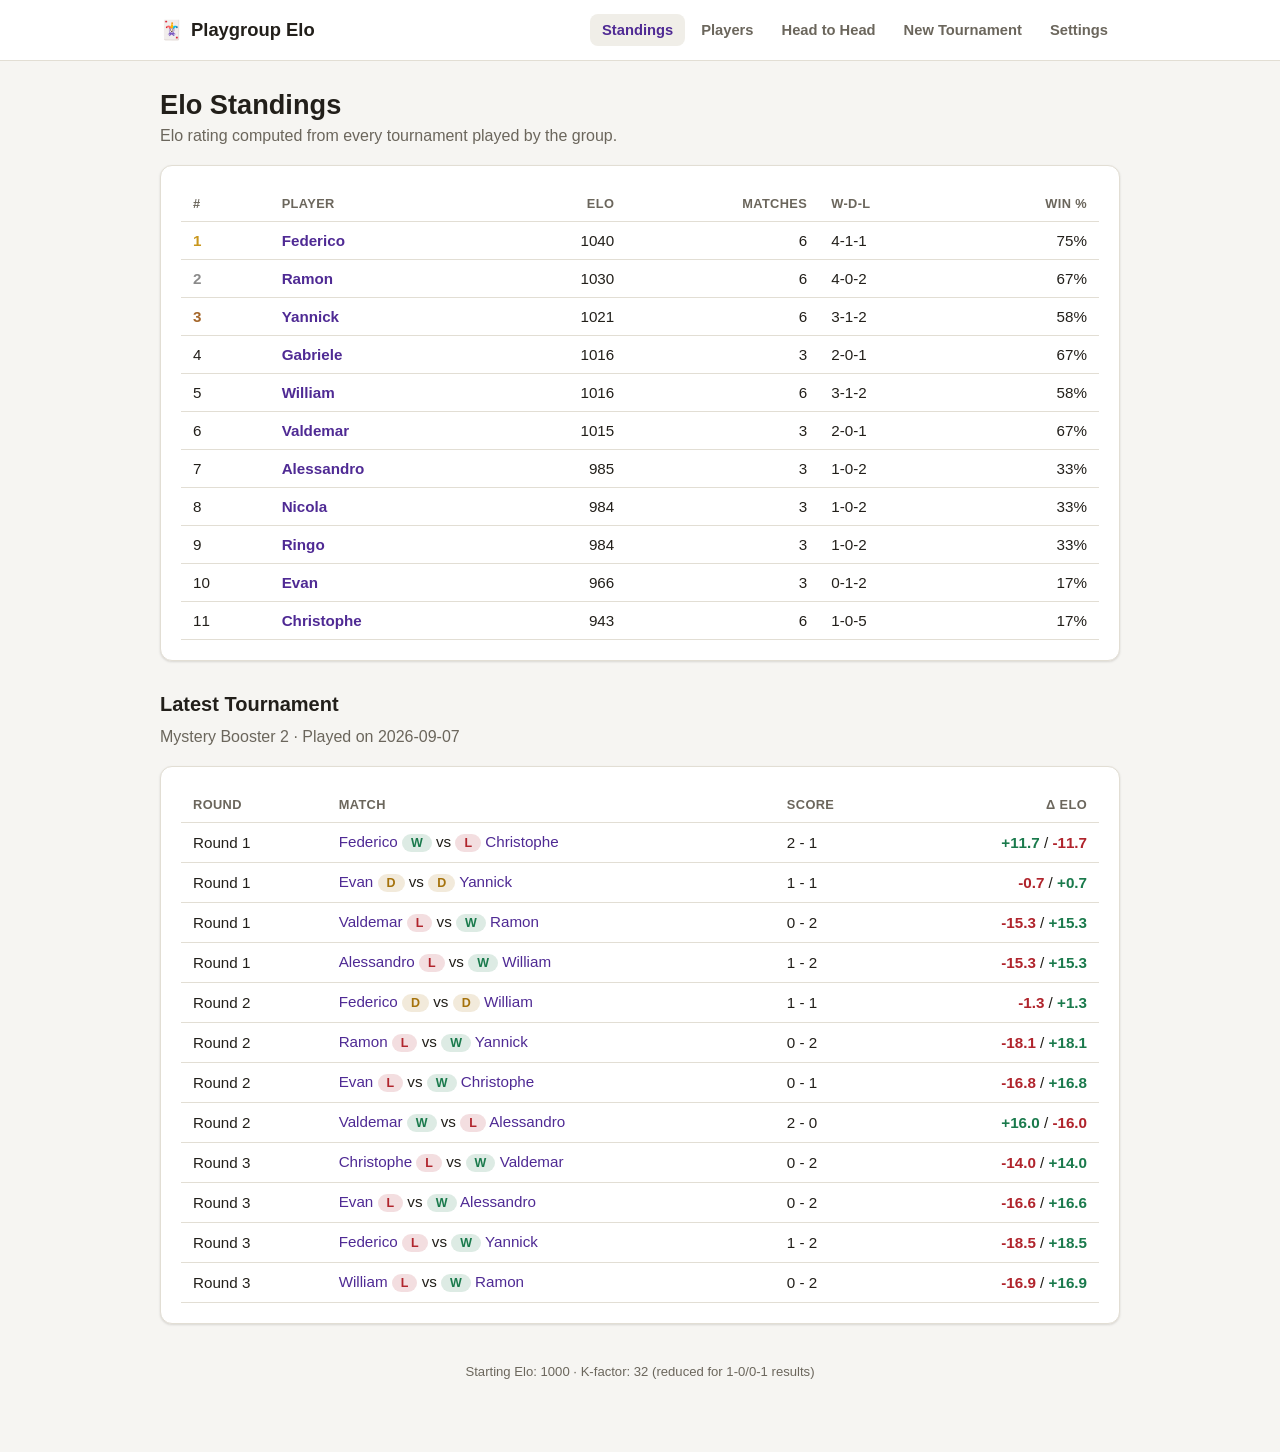
==== index.html @ 9f1c81bf "Radar chart: drop the extra 50%-reference rings, mute the zone boundaries Between the shaded inner d" ====
<!DOCTYPE html>
<html lang="en">
<head>
<meta charset="UTF-8">
<meta name="viewport" content="width=device-width, initial-scale=1.0">
<title>Standings – Playgroup Elo</title>
<link rel="icon" href="data:image/svg+xml,%3Csvg xmlns='http://www.w3.org/2000/svg' viewBox='0 0 100 100'%3E%3Ctext y='.9em' font-size='90'%3E%F0%9F%83%8F%EF%B8%8F%3C/text%3E%3C/svg%3E">
<link rel="stylesheet" href="assets/css/style.css?v=11">
</head>
<body>

<nav class="navbar">
  <div class="navbar-inner">
    <a class="brand" href="index.html">🃏 <span id="brand-name">Playgroup Elo</span></a>
    <div class="nav-links">
      <a href="index.html" class="active">Standings</a>
      <a href="players.html">Players</a>
      <a href="head-to-head.html">Head to Head</a>
      <a href="new-tournament.html">New Tournament</a>
      <a href="settings.html">Settings</a>
    </div>
  </div>
</nav>

<div class="container">
  <h1>Elo Standings</h1>
  <p class="subtitle">Elo rating computed from every tournament played by the group.</p>

  <div id="msg-area"></div>

  <div class="card">
    <div class="table-scroll">
      <table id="ranking-table">
        <thead>
          <tr>
            <th>#</th>
            <th>Player</th>
            <th class="num">Elo</th>
            <th class="num">Matches</th>
            <th>W-D-L</th>
            <th class="num">Win %</th>
          </tr>
        </thead>
        <tbody id="ranking-body">
          <tr><td colspan="6" class="empty-state">Loading…</td></tr>
        </tbody>
      </table>
    </div>
  </div>

  <h2 id="latest-tournament-title">Latest Tournament</h2>
  <p class="subtitle" id="latest-tournament-subtitle"></p>
  <div class="card">
    <div class="table-scroll">
      <table id="recent-table">
        <thead>
          <tr>
            <th>Round</th>
            <th>Match</th>
            <th>Score</th>
            <th class="num">Δ Elo</th>
          </tr>
        </thead>
        <tbody id="recent-body">
          <tr><td colspan="4" class="empty-state">Loading…</td></tr>
        </tbody>
      </table>
    </div>
  </div>

  <p class="footer-note">Starting Elo: <span id="cfg-base-elo"></span> · K-factor: <span id="cfg-base-k"></span> (reduced for 1-0/0-1 results)</p>
</div>

<script src="assets/js/config.js?v=11"></script>
<script src="assets/js/elo.js?v=11"></script>
<script src="assets/js/data.js?v=11"></script>
<script src="assets/js/github-api.js?v=11"></script>
<script src="assets/js/page-index.js?v=11"></script>
</body>
</html>
---- assets/css/style.css ----
:root {
  --bg: #f6f5f2;
  --surface: #ffffff;
  --surface-alt: #f0eee8;
  --border: #e2ded4;
  --text: #221f1a;
  --text-muted: #6b665c;
  --accent: #6d3fc0;
  --accent-dark: #4f2a94;
  --success: #1a7a4c;
  --danger: #b0242c;
  --warn: #a5720c;
  --radius: 12px;
  --shadow: 0 1px 3px rgba(30, 20, 10, 0.08), 0 1px 2px rgba(30, 20, 10, 0.06);
  font-size: 16px;
}

@media (prefers-color-scheme: dark) {
  :root {
    --bg: #171511;
    --surface: #211e19;
    --surface-alt: #2a2620;
    --border: #3a352c;
    --text: #f1ede4;
    --text-muted: #a89f8f;
    --accent: #b48cf0;
    --accent-dark: #d3b8ff;
    --success: #4fd08a;
    --danger: #ef6b72;
    --warn: #e0b04a;
    --shadow: 0 1px 3px rgba(0, 0, 0, 0.4);
  }
}

* { box-sizing: border-box; }

html, body {
  margin: 0;
  padding: 0;
  background: var(--bg);
  color: var(--text);
  font-family: -apple-system, BlinkMacSystemFont, "Segoe UI", Roboto, Helvetica, Arial, sans-serif;
}

a { color: var(--accent-dark); text-decoration: none; }
a:hover { text-decoration: underline; }

.container {
  max-width: 1000px;
  margin: 0 auto;
  padding: 0 20px 60px;
}

/* --- Navbar --- */
.navbar {
  background: var(--surface);
  border-bottom: 1px solid var(--border);
  position: sticky;
  top: 0;
  z-index: 10;
}
.navbar-inner {
  max-width: 1000px;
  margin: 0 auto;
  padding: 14px 20px;
  display: flex;
  align-items: center;
  gap: 24px;
  flex-wrap: wrap;
}
.brand {
  font-weight: 800;
  font-size: 1.15rem;
  color: var(--text);
  display: flex;
  align-items: center;
  gap: 8px;
}
.brand:hover { text-decoration: none; }
.nav-links {
  display: flex;
  gap: 4px;
  flex-wrap: wrap;
  margin-left: auto;
}
.nav-links a {
  color: var(--text-muted);
  font-weight: 600;
  font-size: 0.92rem;
  padding: 8px 12px;
  border-radius: 8px;
}
.nav-links a:hover { background: var(--surface-alt); text-decoration: none; }
.nav-links a.active { color: var(--accent-dark); background: var(--surface-alt); }

h1 { font-size: 1.7rem; margin: 28px 0 6px; }
h2 { font-size: 1.25rem; margin: 32px 0 12px; }
.subtitle { color: var(--text-muted); margin: 0 0 20px; }

.card {
  background: var(--surface);
  border: 1px solid var(--border);
  border-radius: var(--radius);
  box-shadow: var(--shadow);
  padding: 20px;
  margin-bottom: 20px;
}

.stat-grid {
  display: grid;
  grid-template-columns: repeat(auto-fit, minmax(130px, 1fr));
  gap: 12px;
  margin-bottom: 20px;
}
.stat-tile {
  background: var(--surface);
  border: 1px solid var(--border);
  border-radius: var(--radius);
  padding: 14px 16px;
}
.stat-tile .label { font-size: 0.78rem; color: var(--text-muted); text-transform: uppercase; letter-spacing: .04em; }
.stat-tile .value { font-size: 1.5rem; font-weight: 800; margin-top: 4px; }

table { width: 100%; border-collapse: collapse; font-size: 0.95rem; }
th, td { text-align: left; padding: 10px 12px; border-bottom: 1px solid var(--border); }
th { color: var(--text-muted); font-size: 0.8rem; text-transform: uppercase; letter-spacing: .03em; }
tbody tr:hover { background: var(--surface-alt); }
td.num, th.num { text-align: right; font-variant-numeric: tabular-nums; }

.table-scroll { overflow-x: auto; }

.rank-1 { color: #c9971d; font-weight: 800; }
.rank-2 { color: #8a8a8a; font-weight: 800; }
.rank-3 { color: #a5672b; font-weight: 800; }

.badge {
  display: inline-block;
  padding: 2px 9px;
  border-radius: 999px;
  font-size: 0.78rem;
  font-weight: 700;
}
.badge.win { background: rgba(26,122,76,.15); color: var(--success); }
.badge.loss { background: rgba(176,36,44,.15); color: var(--danger); }
.badge.draw { background: rgba(165,114,12,.15); color: var(--warn); }

.delta-pos { color: var(--success); font-weight: 700; }
.delta-neg { color: var(--danger); font-weight: 700; }

.pip-row { display: inline-flex; gap: 3px; vertical-align: middle; }
.pip.splash { opacity: 0.6; outline: 1px dashed var(--text-muted); outline-offset: 1px; border-radius: 50%; }
.pip {
  width: 18px; height: 18px;
  border-radius: 50%;
  display: inline-flex; align-items: center; justify-content: center;
  overflow: hidden;
}
.pip svg { width: 100%; height: 100%; }

.color-bar { display: flex; align-items: center; gap: 10px; margin: 6px 0; }
.color-bar .swatch { width: 22px; height: 22px; flex-shrink: 0; display: block; }
.color-bar .track { flex: 1; display: flex; background: var(--surface-alt); border-radius: 6px; height: 10px; overflow: hidden; }
/* A fill whose color happens to be close to the track's own background
   (black mana on the dark theme's track, for instance) would otherwise be
   nearly invisible -- this inset ring keeps every segment's edge visible
   no matter how it contrasts with the track behind it. */
.color-bar .fill { height: 100%; flex-shrink: 0; box-shadow: inset 0 0 0 1px rgba(128,128,128,0.55); }
.color-bar .count { min-width: 30px; text-align: right; color: var(--text-muted); font-size: .85rem; white-space: nowrap; }
.color-bar .bar-label { flex-shrink: 0; font-size: 0.85rem; font-weight: 600; width: 96px; }

.legend-row { display: flex; gap: 16px; flex-wrap: wrap; font-size: 0.8rem; color: var(--text-muted); margin-top: 10px; }
.legend-row .swatch-dot { display: inline-block; width: 10px; height: 10px; border-radius: 3px; margin-right: 5px; vertical-align: middle; }

/* --- Uniform deck color grid (main + splash) --- */
.color-grid { display: grid; grid-template-columns: repeat(5, minmax(0, 1fr)); gap: 8px; }
.color-cell {
  display: flex; flex-direction: column; align-items: center; justify-content: center;
  gap: 6px; padding: 10px 4px; margin: 0; border-radius: 10px; border: 1.5px solid var(--border);
  cursor: pointer; user-select: none; text-align: center;
}
.color-cell input { position: absolute; opacity: 0; pointer-events: none; }
.color-cell .dot { width: 26px; height: 26px; display: block; }
.color-cell .lbl { font-size: 0.72rem; font-weight: 700; line-height: 1.1; }
.color-cell.checked { border-color: var(--accent); background: rgba(109,63,192,0.08); }
.color-cell.disabled { opacity: 0.35; cursor: not-allowed; }
.color-group-label { font-size: 0.78rem; color: var(--text-muted); text-transform: uppercase; letter-spacing: .03em; margin: 14px 0 6px; font-weight: 700; }
.color-group-label:first-child { margin-top: 0; }
.splash-badge { display: inline-block; font-size: 0.7rem; padding: 1px 6px; border-radius: 999px; background: rgba(109,63,192,.15); color: var(--accent-dark); font-weight: 700; margin-left: 5px; }

/* --- Forms --- */
label { display: block; font-weight: 600; font-size: 0.9rem; margin: 16px 0 6px; }
label:first-child { margin-top: 0; }
input[type="text"], input[type="date"], input[type="password"], select, textarea {
  width: 100%;
  padding: 10px 12px;
  border: 1px solid var(--border);
  border-radius: 8px;
  background: var(--surface);
  color: var(--text);
  font-size: 0.95rem;
  font-family: inherit;
}
textarea { resize: vertical; min-height: 70px; }

.btn {
  display: inline-flex;
  align-items: center;
  gap: 6px;
  border: none;
  border-radius: 8px;
  padding: 10px 18px;
  font-weight: 700;
  font-size: 0.92rem;
  cursor: pointer;
  background: var(--accent);
  color: #fff;
}
.btn:hover { background: var(--accent-dark); }
.btn:disabled { opacity: .55; cursor: not-allowed; }
.btn.secondary { background: var(--surface-alt); color: var(--text); border: 1px solid var(--border); }
.btn.danger { background: var(--danger); }

.choice-group { display: flex; flex-wrap: wrap; gap: 8px; }
.choice-btn {
  padding: 9px 16px;
  border-radius: 999px;
  border: 1.5px solid var(--border);
  background: var(--surface);
  color: var(--text);
  font-weight: 700;
  cursor: pointer;
  font-size: 0.9rem;
}
.choice-btn.selected { border-color: var(--accent); background: var(--accent); color: #fff; }

.form-row { display: flex; gap: 16px; flex-wrap: wrap; }
.form-row > div { flex: 1; min-width: 200px; }

.msg { padding: 12px 14px; border-radius: 8px; margin: 14px 0; font-size: 0.9rem; }
.msg.error { background: rgba(176,36,44,.12); color: var(--danger); }
.msg.success { background: rgba(26,122,76,.12); color: var(--success); }
.msg.info { background: rgba(109,63,192,.1); color: var(--accent-dark); }

.empty-state { text-align: center; color: var(--text-muted); padding: 40px 20px; }

.footer-note { color: var(--text-muted); font-size: 0.82rem; margin-top: 40px; text-align: center; }

.player-link { font-weight: 700; }

code {
  background: var(--surface-alt);
  padding: 2px 6px;
  border-radius: 5px;
  font-size: 0.9em;
}

@media (max-width: 640px) {
  .table-scroll table { min-width: 560px; }
}

/* --- Elo chart (SVG puro) --- */
.elo-chart-svg { width: 100%; height: auto; display: block; }
.chart-grid { stroke: var(--border); stroke-width: 1; }
.chart-axis-label { fill: var(--text-muted); font-size: 10px; }
.chart-area { fill: rgba(109, 63, 192, 0.12); stroke: none; }
.chart-line { fill: none; stroke: var(--accent); stroke-width: 2.5; stroke-linejoin: round; stroke-linecap: round; }
.chart-dot { fill: var(--accent); }

/* --- Color radar ("spiderweb") chart --- */
.radar-chart-svg { width: 100%; max-width: 320px; height: auto; display: block; margin: 0 auto; overflow: visible; }
.radar-inner-disc { fill: rgba(109, 63, 192, 0.05); stroke: none; }
.radar-grid-ring { fill: none; stroke: var(--border); stroke-width: 1; }
.radar-boundary-ring { fill: none; stroke: var(--border); stroke-width: 1; stroke-dasharray: 3 3; }
.radar-axis { stroke: var(--border); stroke-width: 1; }
.radar-ruler-line { stroke: var(--border); stroke-width: 1; stroke-dasharray: 2 2; }
.radar-ruler-label { fill: var(--text-muted); font-size: 9px; }
.radar-shape-main-fill { fill: rgba(109, 63, 192, 0.18); stroke: none; }
.radar-shape-main-line { fill: none; stroke: var(--accent); stroke-width: 2; stroke-linejoin: round; }
.radar-shape-splash-fill { fill: rgba(109, 63, 192, 0.08); stroke: none; }
.radar-shape-splash-line { fill: none; stroke: var(--accent-dark); stroke-width: 1.5; stroke-dasharray: 4 3; stroke-linejoin: round; opacity: 0.85; }
.radar-label { fill: var(--text); font-size: 11px; font-weight: 700; }

/* --- Combobox (autocompletamento giocatore) --- */
.combobox { position: relative; }
.combobox-list {
  position: absolute;
  top: calc(100% + 4px);
  left: 0;
  right: 0;
  background: var(--surface);
  border: 1px solid var(--border);
  border-radius: 8px;
  box-shadow: var(--shadow);
  max-height: 220px;
  overflow-y: auto;
  z-index: 20;
}
.combobox-item { padding: 9px 12px; cursor: pointer; font-size: 0.9rem; }
.combobox-item:hover, .combobox-item:active { background: var(--surface-alt); }
.combobox-item-new { color: var(--accent-dark); font-weight: 700; border-top: 1px solid var(--border); }
.combobox-empty { color: var(--text-muted); cursor: default; }
.combobox-hint { font-size: 0.78rem; margin-top: 4px; min-height: 1.1em; }
.hint-existing { color: var(--success); }
.hint-new { color: var(--accent-dark); }

/* --- Multi-tag input (deck archetypes) --- */
.tag-chip-row { display: flex; flex-wrap: wrap; gap: 6px; margin-bottom: 8px; }
.tag-chip {
  display: inline-flex; align-items: center; gap: 4px;
  background: var(--surface-alt); border: 1px solid var(--border); border-radius: 999px;
  padding: 4px 4px 4px 12px; font-size: 0.85rem; font-weight: 700;
}
.tag-chip button {
  background: none; border: none; cursor: pointer; color: var(--text-muted);
  font-size: 0.85rem; line-height: 1; padding: 4px 7px; border-radius: 50%;
}
.tag-chip button:hover { color: var(--danger); background: var(--surface); }
.tag-combo-row { display: flex; gap: 8px; align-items: flex-start; }
.tag-combo-row .tag-combo-slot { flex: 1; }
.tag-add-btn { flex-shrink: 0; white-space: nowrap; }

/* --- Tournament builder --- */
.participant-card {
  padding: 16px 0;
  border-bottom: 1px solid var(--border);
}
.participant-card:last-child { border-bottom: none; }
.participant-card .participant-top { display: flex; gap: 10px; align-items: center; margin-bottom: 12px; }
.participant-card .combobox { flex: 1; }
.matchup-row {
  display: flex;
  gap: 12px;
  align-items: flex-start;
  flex-wrap: wrap;
  padding: 14px 0;
  border-bottom: 1px solid var(--border);
}
.matchup-row:last-child { border-bottom: none; }
.remove-col { flex: 0 0 auto; padding-top: 2px; }
.row-remove-btn {
  background: none; border: none; color: var(--text-muted);
  font-size: 1.1rem; cursor: pointer; padding: 4px 8px; border-radius: 6px;
}
.row-remove-btn:hover { background: var(--surface-alt); color: var(--danger); }

.round-card { margin-bottom: 20px; }
.round-card h3 { margin: 0 0 12px; font-size: 1.05rem; }
.matchup-row .vs-select { flex: 1; min-width: 150px; }
.matchup-row .vs-sep { align-self: center; color: var(--text-muted); font-weight: 700; padding-top: 8px; }
.matchup-row .outcome-col { flex: 1 1 100%; }

.step-nav { display: flex; gap: 10px; margin-top: 20px; }
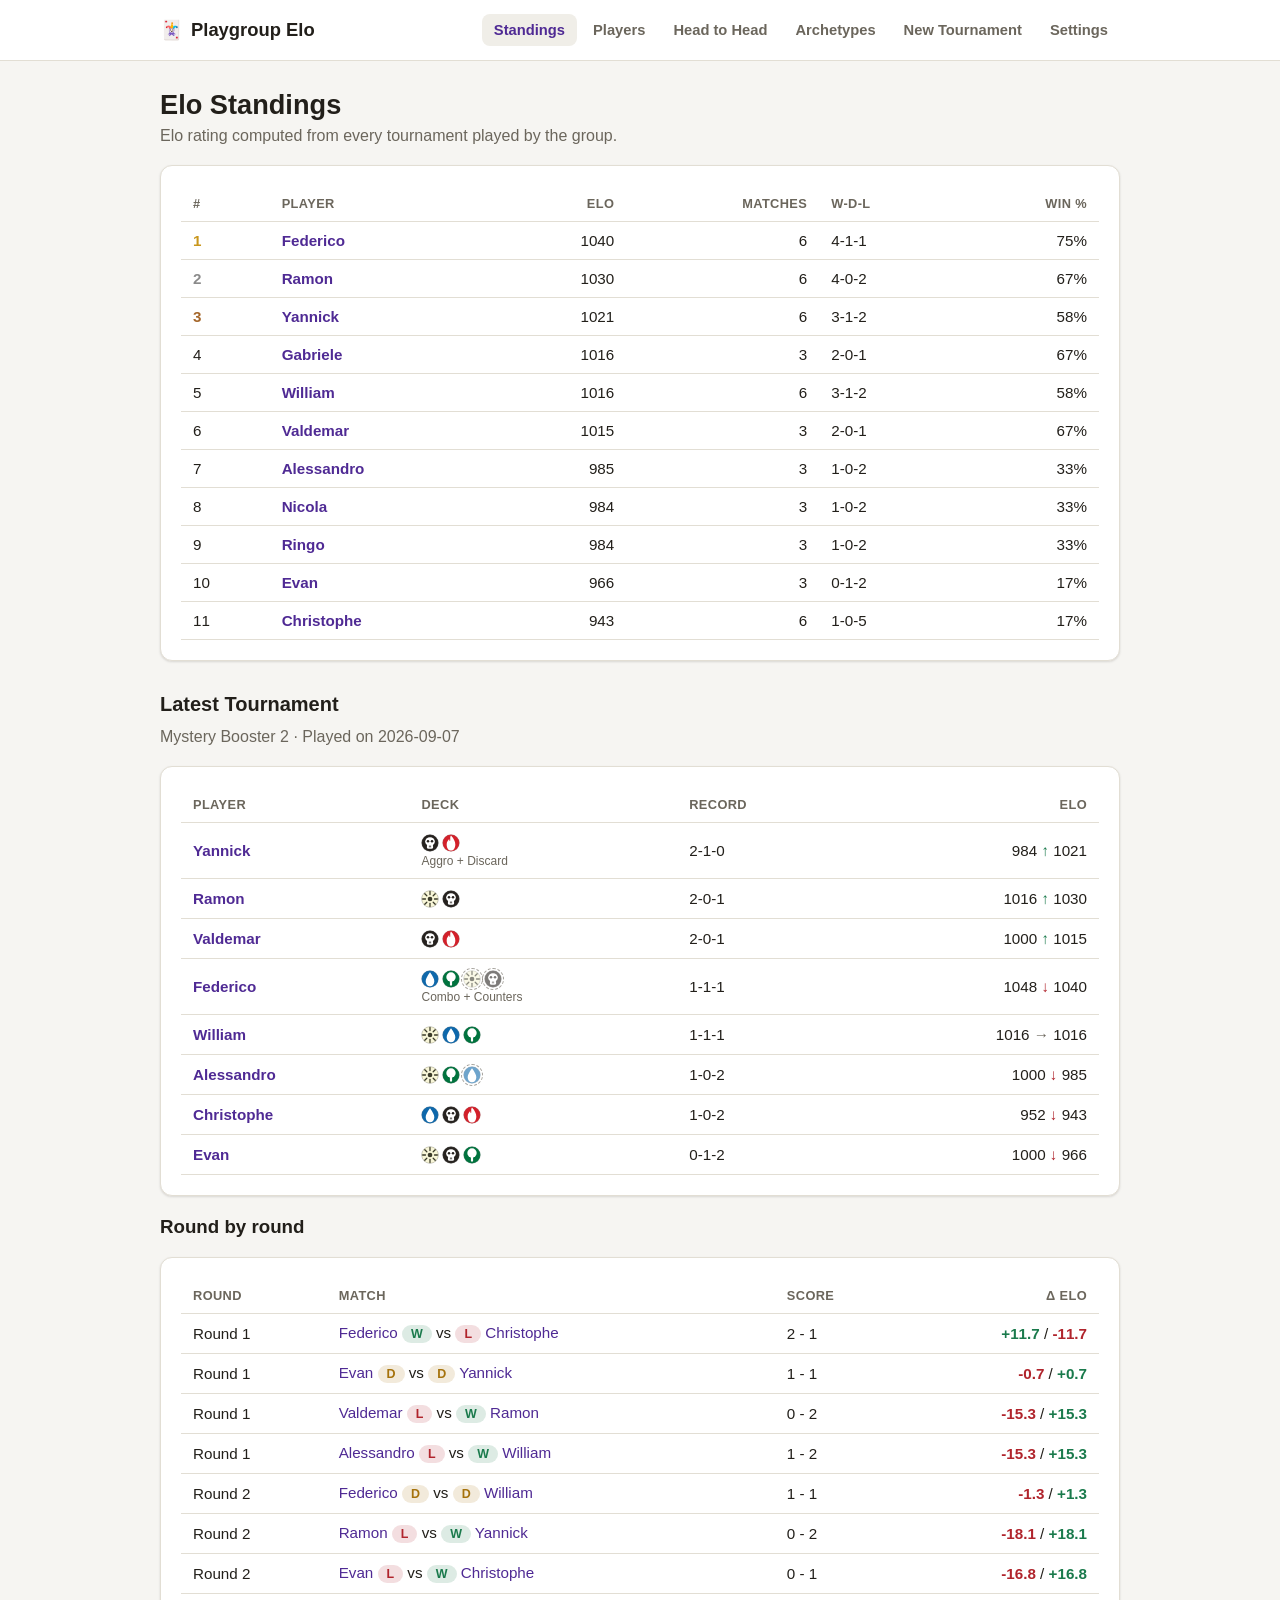
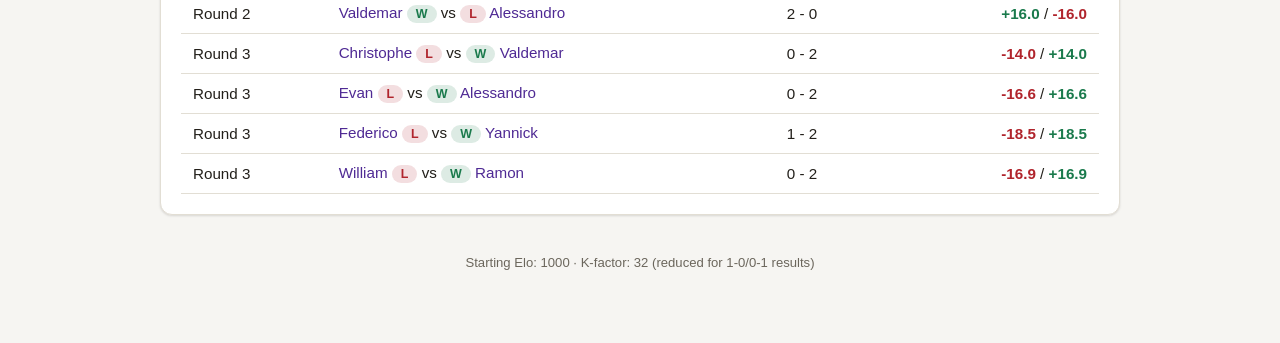
==== commit 6e35cae6: "Add features inspired by CubeStats: tournament summaries, global archetypes page - Homepage 'Latest " ====
--- a/index.html
+++ b/index.html
@@ -5,7 +5,7 @@
 <meta name="viewport" content="width=device-width, initial-scale=1.0">
 <title>Standings – Playgroup Elo</title>
 <link rel="icon" href="data:image/svg+xml,%3Csvg xmlns='http://www.w3.org/2000/svg' viewBox='0 0 100 100'%3E%3Ctext y='.9em' font-size='90'%3E%F0%9F%83%8F%EF%B8%8F%3C/text%3E%3C/svg%3E">
-<link rel="stylesheet" href="assets/css/style.css?v=11">
+<link rel="stylesheet" href="assets/css/style.css?v=16">
 </head>
 <body>
 
@@ -16,6 +16,7 @@
       <a href="index.html" class="active">Standings</a>
       <a href="players.html">Players</a>
       <a href="head-to-head.html">Head to Head</a>
+      <a href="archetypes.html">Archetypes</a>
       <a href="new-tournament.html">New Tournament</a>
       <a href="settings.html">Settings</a>
     </div>
@@ -52,6 +53,23 @@
   <p class="subtitle" id="latest-tournament-subtitle"></p>
   <div class="card">
     <div class="table-scroll">
+      <table id="tournament-summary-table">
+        <thead>
+          <tr>
+            <th>Player</th>
+            <th>Deck</th>
+            <th>Record</th>
+            <th class="num">Elo</th>
+          </tr>
+        </thead>
+        <tbody id="tournament-summary-body"></tbody>
+      </table>
+    </div>
+  </div>
+
+  <h3>Round by round</h3>
+  <div class="card">
+    <div class="table-scroll">
       <table id="recent-table">
         <thead>
           <tr>
@@ -71,10 +89,11 @@
   <p class="footer-note">Starting Elo: <span id="cfg-base-elo"></span> · K-factor: <span id="cfg-base-k"></span> (reduced for 1-0/0-1 results)</p>
 </div>
 
-<script src="assets/js/config.js?v=11"></script>
-<script src="assets/js/elo.js?v=11"></script>
-<script src="assets/js/data.js?v=11"></script>
-<script src="assets/js/github-api.js?v=11"></script>
-<script src="assets/js/page-index.js?v=11"></script>
+<script src="assets/js/config.js?v=16"></script>
+<script src="assets/js/elo.js?v=16"></script>
+<script src="assets/js/data.js?v=16"></script>
+<script src="assets/js/github-api.js?v=16"></script>
+<script src="assets/js/ui-helpers.js?v=16"></script>
+<script src="assets/js/page-index.js?v=16"></script>
 </body>
 </html>
--- a/assets/css/style.css
+++ b/assets/css/style.css
@@ -262,23 +262,21 @@
 .elo-chart-svg { width: 100%; height: auto; display: block; }
 .chart-grid { stroke: var(--border); stroke-width: 1; }
 .chart-axis-label { fill: var(--text-muted); font-size: 10px; }
+.chart-date-label { font-size: 9px; }
 .chart-area { fill: rgba(109, 63, 192, 0.12); stroke: none; }
 .chart-line { fill: none; stroke: var(--accent); stroke-width: 2.5; stroke-linejoin: round; stroke-linecap: round; }
 .chart-dot { fill: var(--accent); }
 
-/* --- Color radar ("spiderweb") chart --- */
-.radar-chart-svg { width: 100%; max-width: 320px; height: auto; display: block; margin: 0 auto; overflow: visible; }
-.radar-inner-disc { fill: rgba(109, 63, 192, 0.05); stroke: none; }
-.radar-grid-ring { fill: none; stroke: var(--border); stroke-width: 1; }
-.radar-boundary-ring { fill: none; stroke: var(--border); stroke-width: 1; stroke-dasharray: 3 3; }
-.radar-axis { stroke: var(--border); stroke-width: 1; }
-.radar-ruler-line { stroke: var(--border); stroke-width: 1; stroke-dasharray: 2 2; }
-.radar-ruler-label { fill: var(--text-muted); font-size: 9px; }
-.radar-shape-main-fill { fill: rgba(109, 63, 192, 0.18); stroke: none; }
-.radar-shape-main-line { fill: none; stroke: var(--accent); stroke-width: 2; stroke-linejoin: round; }
-.radar-shape-splash-fill { fill: rgba(109, 63, 192, 0.08); stroke: none; }
-.radar-shape-splash-line { fill: none; stroke: var(--accent-dark); stroke-width: 1.5; stroke-dasharray: 4 3; stroke-linejoin: round; opacity: 0.85; }
-.radar-label { fill: var(--text); font-size: 11px; font-weight: 700; }
+/* --- Color donut charts --- */
+.donut-chart-svg { width: 100%; max-width: 280px; height: auto; display: block; margin: 0 auto; }
+.donut-label { font-size: 14px; font-weight: 800; }
+.donut-grid { display: grid; grid-template-columns: repeat(auto-fit, minmax(220px, 1fr)); gap: 16px; }
+.donut-caption { text-align: center; font-weight: 700; font-size: 0.85rem; color: var(--text-muted); margin: 0 0 8px; }
+
+/* --- Dual bar chart (occurrences + win rate) --- */
+.bar-chart-svg { display: block; }
+.bar-chart-bar { }
+.bar-chart-value { fill: var(--text); font-size: 10px; font-weight: 700; }
 
 /* --- Combobox (autocompletamento giocatore) --- */
 .combobox { position: relative; }
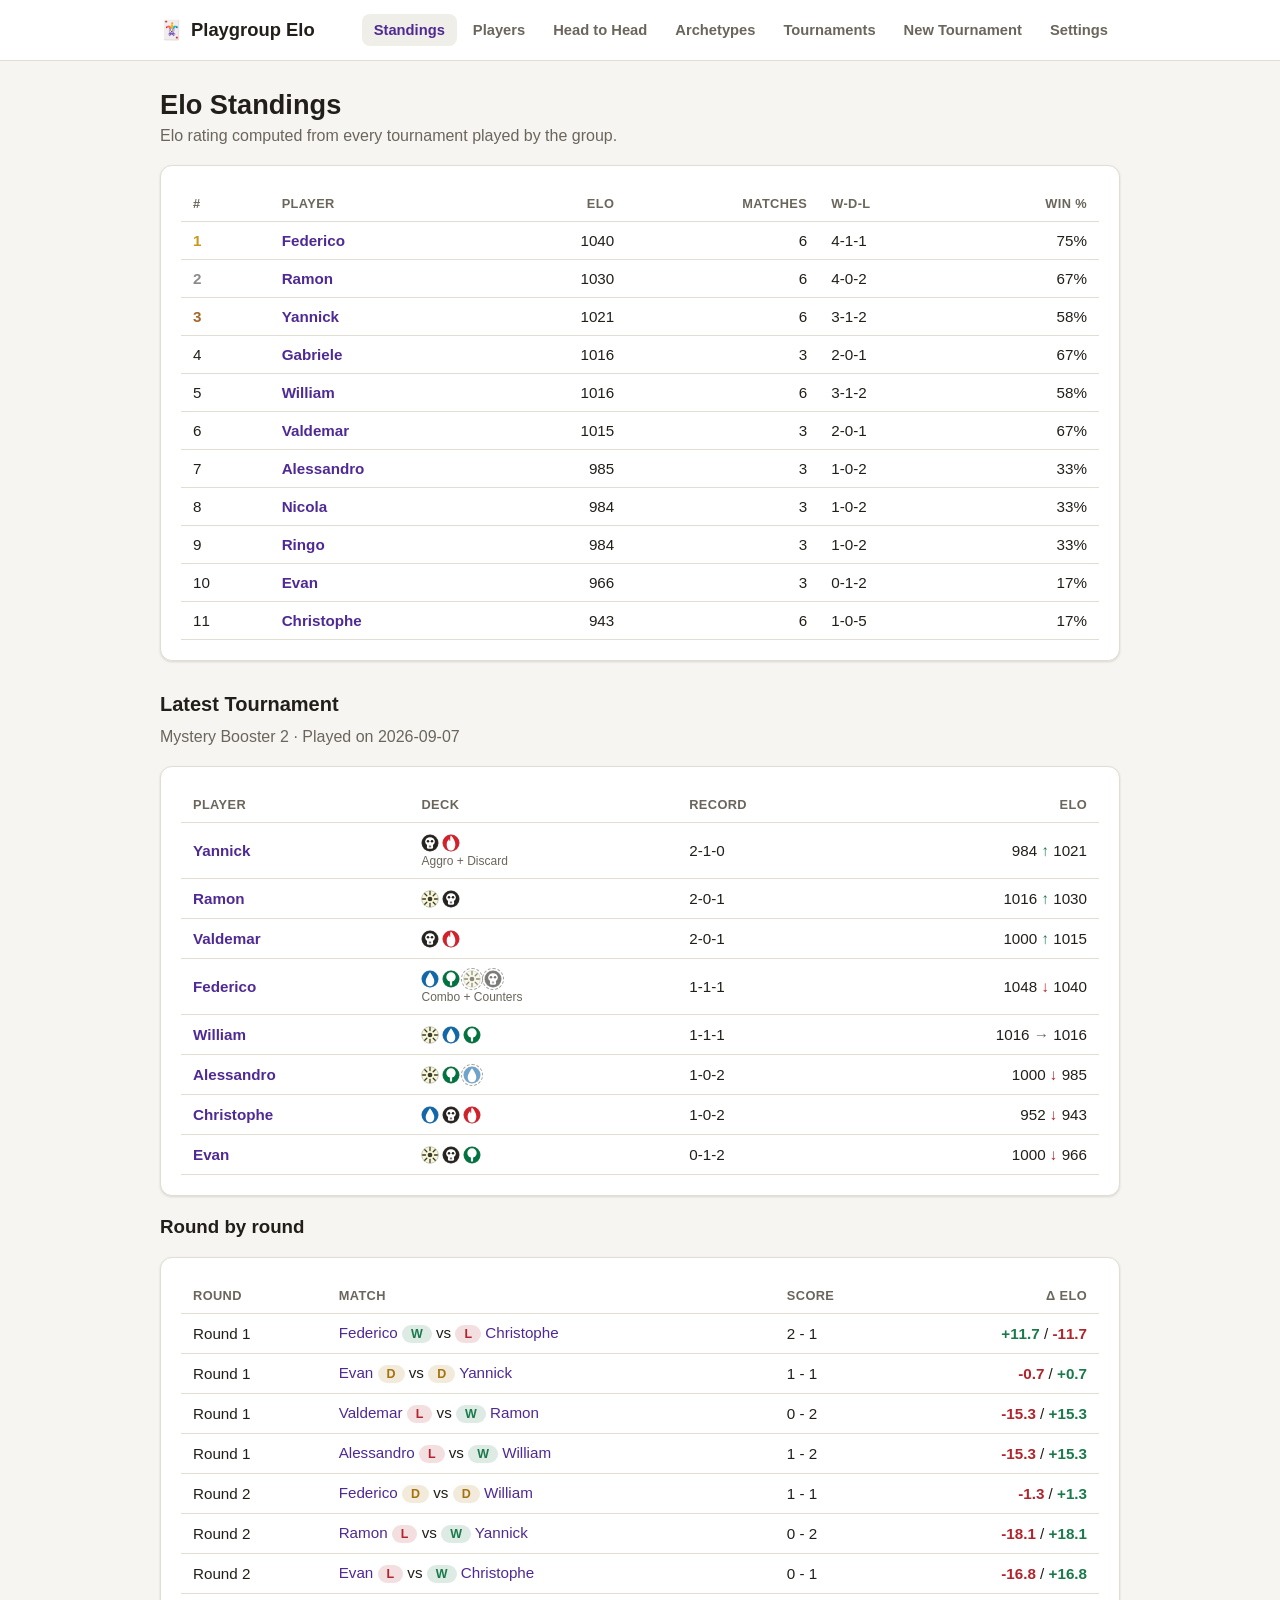
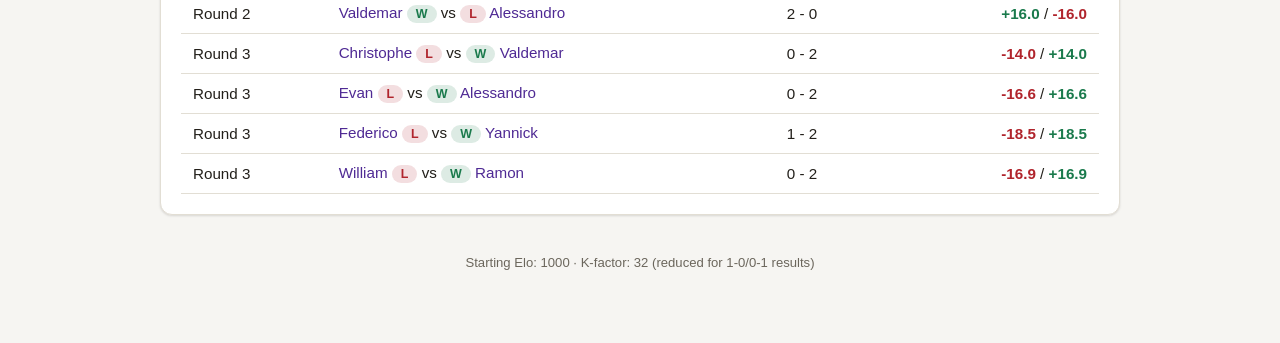
==== commit 1cb9a7a1: "Add Tournaments page: full list with final standings and round detail New tournaments.html shows eve" ====
--- a/index.html
+++ b/index.html
@@ -5,7 +5,7 @@
 <meta name="viewport" content="width=device-width, initial-scale=1.0">
 <title>Standings – Playgroup Elo</title>
 <link rel="icon" href="data:image/svg+xml,%3Csvg xmlns='http://www.w3.org/2000/svg' viewBox='0 0 100 100'%3E%3Ctext y='.9em' font-size='90'%3E%F0%9F%83%8F%EF%B8%8F%3C/text%3E%3C/svg%3E">
-<link rel="stylesheet" href="assets/css/style.css?v=16">
+<link rel="stylesheet" href="assets/css/style.css?v=17">
 </head>
 <body>
 
@@ -17,6 +17,7 @@
       <a href="players.html">Players</a>
       <a href="head-to-head.html">Head to Head</a>
       <a href="archetypes.html">Archetypes</a>
+      <a href="tournaments.html">Tournaments</a>
       <a href="new-tournament.html">New Tournament</a>
       <a href="settings.html">Settings</a>
     </div>
@@ -89,11 +90,11 @@
   <p class="footer-note">Starting Elo: <span id="cfg-base-elo"></span> · K-factor: <span id="cfg-base-k"></span> (reduced for 1-0/0-1 results)</p>
 </div>
 
-<script src="assets/js/config.js?v=16"></script>
-<script src="assets/js/elo.js?v=16"></script>
-<script src="assets/js/data.js?v=16"></script>
-<script src="assets/js/github-api.js?v=16"></script>
-<script src="assets/js/ui-helpers.js?v=16"></script>
-<script src="assets/js/page-index.js?v=16"></script>
+<script src="assets/js/config.js?v=17"></script>
+<script src="assets/js/elo.js?v=17"></script>
+<script src="assets/js/data.js?v=17"></script>
+<script src="assets/js/github-api.js?v=17"></script>
+<script src="assets/js/ui-helpers.js?v=17"></script>
+<script src="assets/js/page-index.js?v=17"></script>
 </body>
 </html>
--- a/assets/css/style.css
+++ b/assets/css/style.css
@@ -343,6 +343,24 @@
 
 .round-card { margin-bottom: 20px; }
 .round-card h3 { margin: 0 0 12px; font-size: 1.05rem; }
+
+/* --- Tournaments list --- */
+.tournament-card-header { margin-bottom: 14px; }
+.tournament-card-header h3 { margin: 0 0 4px; font-size: 1.1rem; }
+.tournament-card-header .subtitle { margin: 0; }
+details.round-detail { margin-top: 14px; }
+details.round-detail summary {
+  cursor: pointer;
+  font-weight: 700;
+  font-size: 0.88rem;
+  color: var(--accent-dark);
+  padding: 4px 0;
+  list-style: none;
+}
+details.round-detail summary::-webkit-details-marker { display: none; }
+details.round-detail summary::before { content: "▸ "; }
+details.round-detail[open] summary::before { content: "▾ "; }
+details.round-detail .table-scroll { margin-top: 10px; }
 .matchup-row .vs-select { flex: 1; min-width: 150px; }
 .matchup-row .vs-sep { align-self: center; color: var(--text-muted); font-weight: 700; padding-top: 8px; }
 .matchup-row .outcome-col { flex: 1 1 100%; }
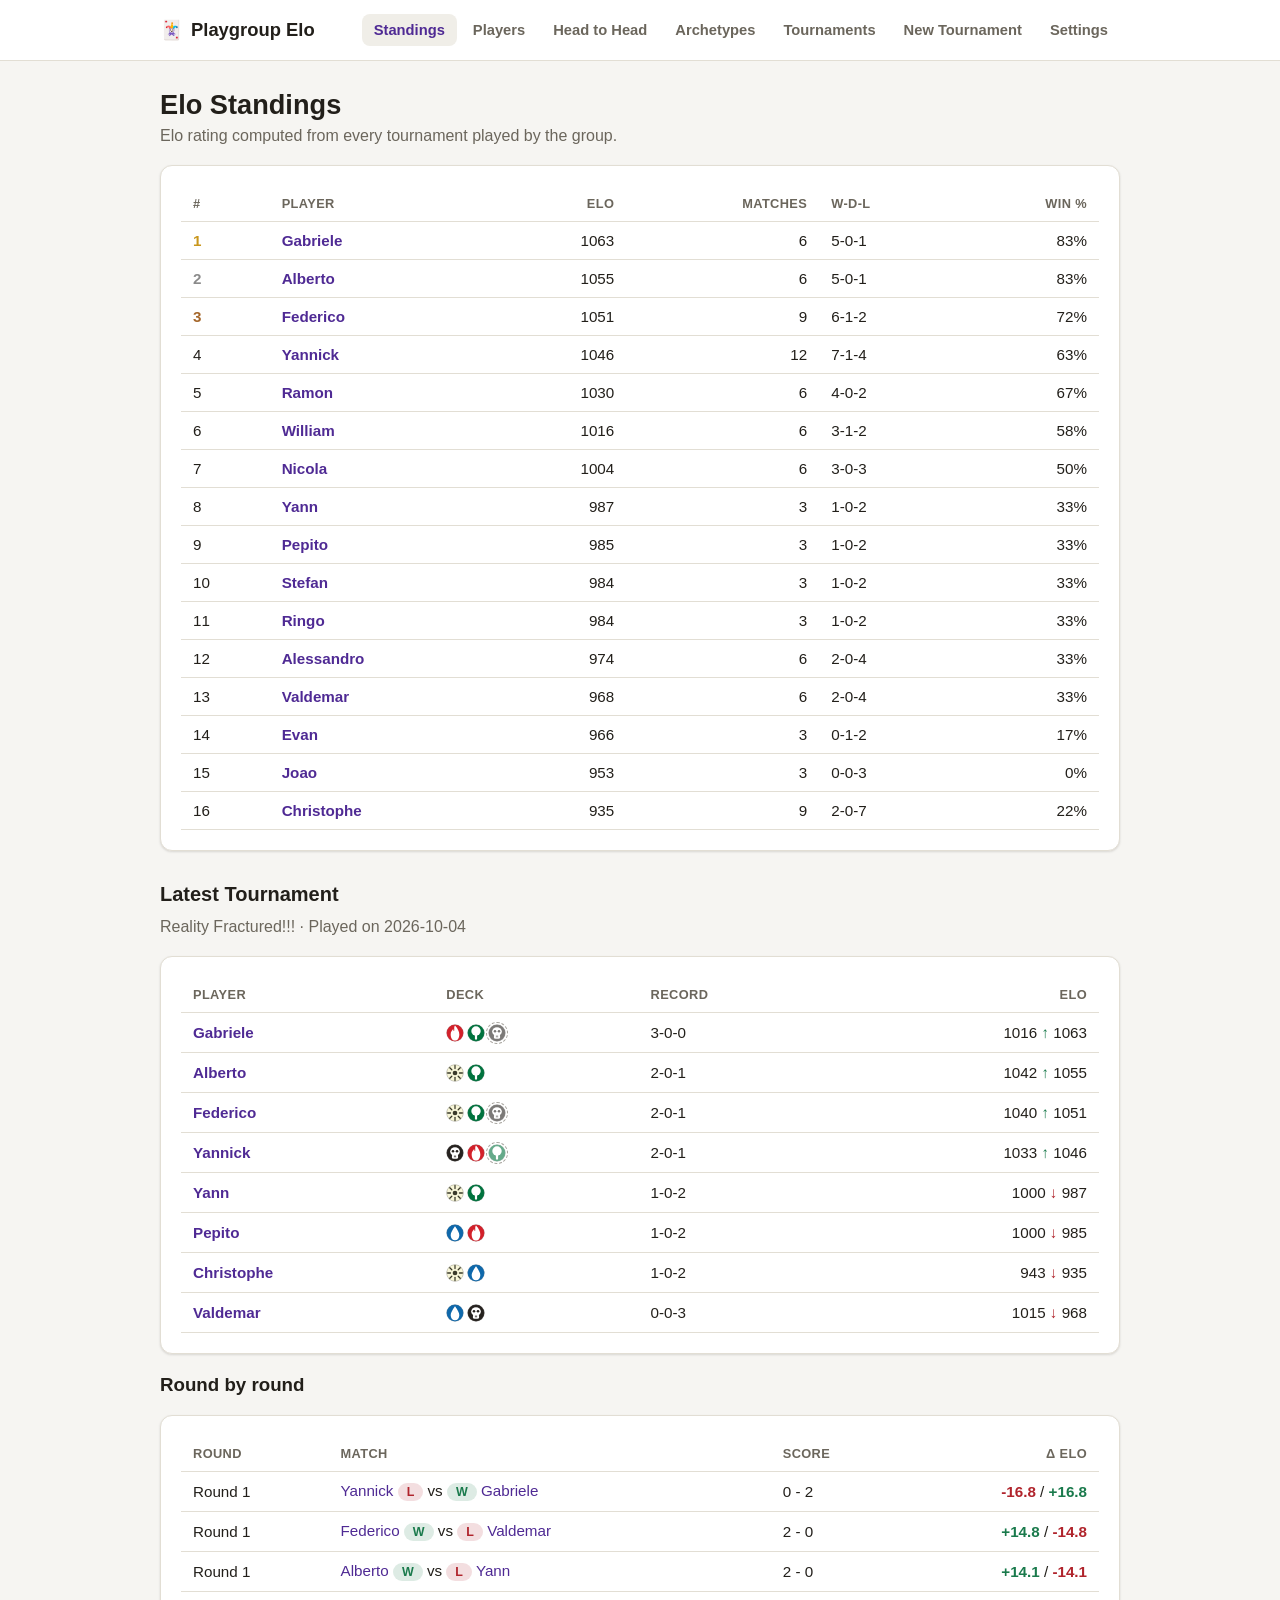
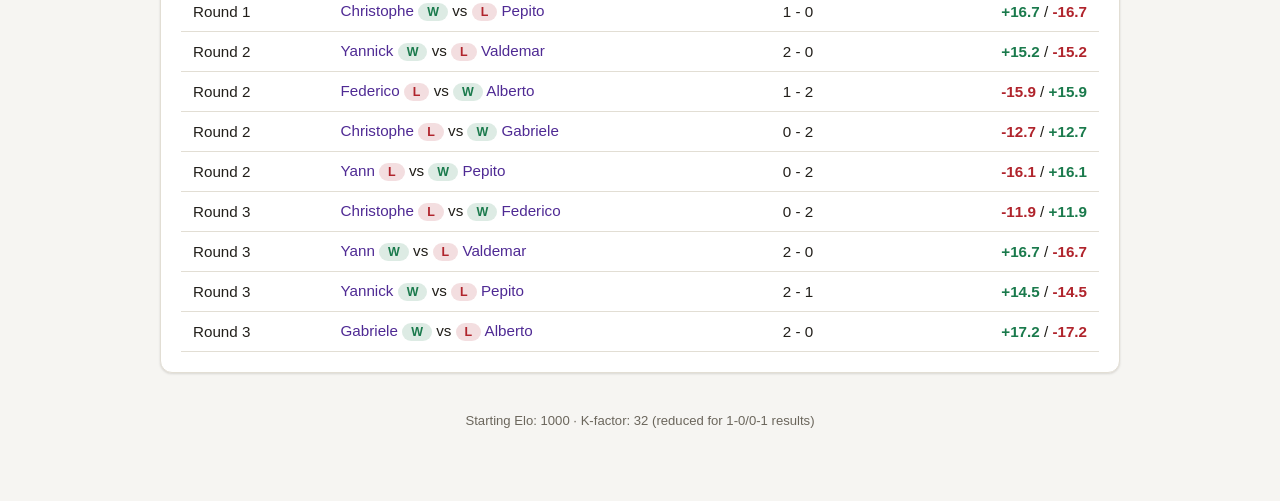
==== commit 50e5535e: "Elo chart: space points by match, not by real elapsed time Several rounds of the same tournament sha" ====
--- a/index.html
+++ b/index.html
@@ -5,7 +5,7 @@
 <meta name="viewport" content="width=device-width, initial-scale=1.0">
 <title>Standings – Playgroup Elo</title>
 <link rel="icon" href="data:image/svg+xml,%3Csvg xmlns='http://www.w3.org/2000/svg' viewBox='0 0 100 100'%3E%3Ctext y='.9em' font-size='90'%3E%F0%9F%83%8F%EF%B8%8F%3C/text%3E%3C/svg%3E">
-<link rel="stylesheet" href="assets/css/style.css?v=17">
+<link rel="stylesheet" href="assets/css/style.css?v=18">
 </head>
 <body>
 
@@ -90,11 +90,11 @@
   <p class="footer-note">Starting Elo: <span id="cfg-base-elo"></span> · K-factor: <span id="cfg-base-k"></span> (reduced for 1-0/0-1 results)</p>
 </div>
 
-<script src="assets/js/config.js?v=17"></script>
-<script src="assets/js/elo.js?v=17"></script>
-<script src="assets/js/data.js?v=17"></script>
-<script src="assets/js/github-api.js?v=17"></script>
-<script src="assets/js/ui-helpers.js?v=17"></script>
-<script src="assets/js/page-index.js?v=17"></script>
+<script src="assets/js/config.js?v=18"></script>
+<script src="assets/js/elo.js?v=18"></script>
+<script src="assets/js/data.js?v=18"></script>
+<script src="assets/js/github-api.js?v=18"></script>
+<script src="assets/js/ui-helpers.js?v=18"></script>
+<script src="assets/js/page-index.js?v=18"></script>
 </body>
 </html>
